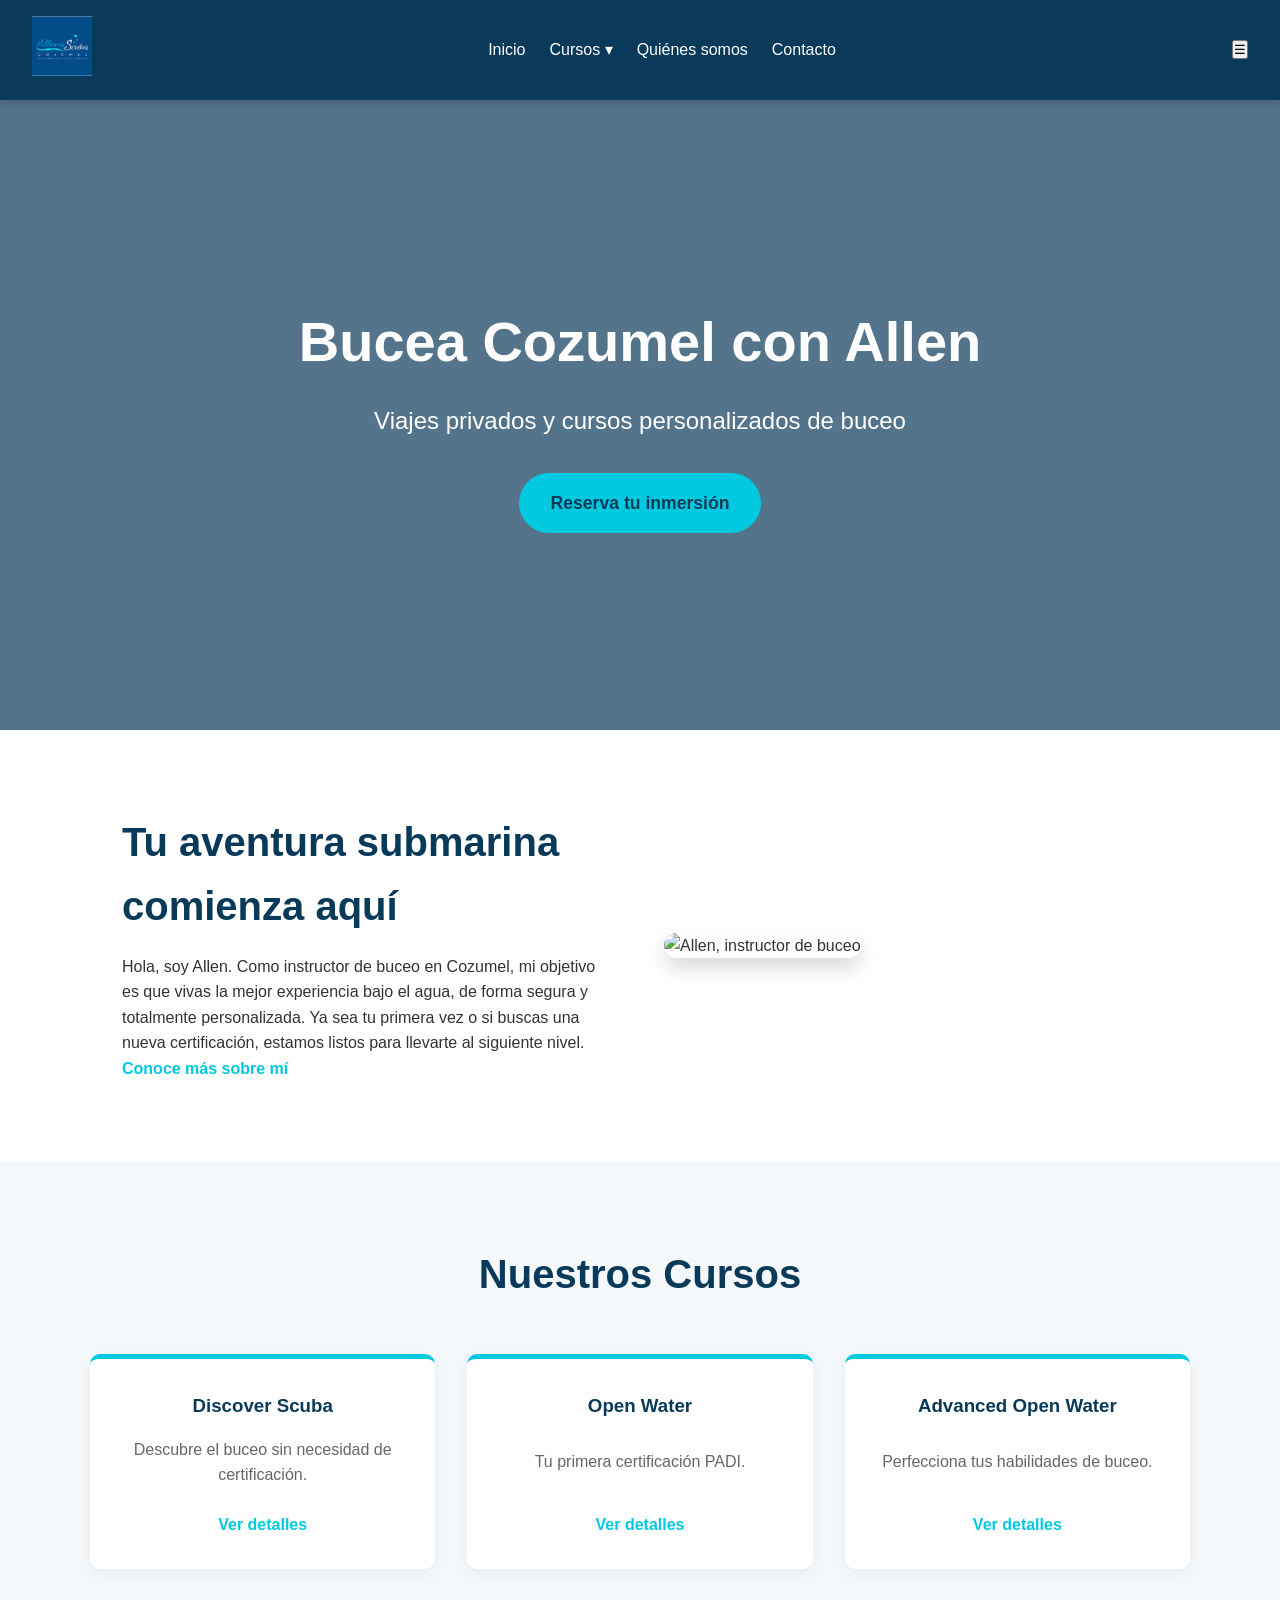
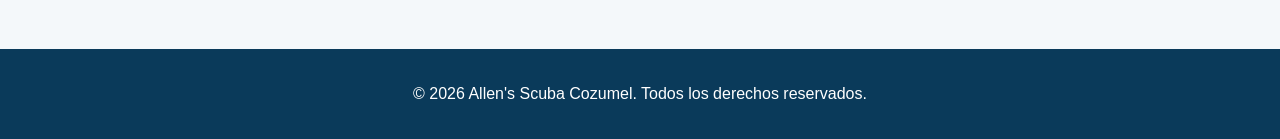
==== index.html @ 6105ae5f "Primera version del sitio web para Allen's Scuba Cozumel" ====
<!DOCTYPE html>
<html lang="es">
<head>
  <meta charset="UTF-8">
  <meta name="viewport" content="width=device-width, initial-scale=1.0">
  <title>Allen's Scuba Cozumel | Buceo Personalizado</title>
  <meta name="description" content="Cursos de buceo PADI y viajes privados en Cozumel con Allen's Scuba Cozumel.">
  <link rel="stylesheet" href="css/styles.css">
</head>
<body>

  <!-- NAVBAR -->
  <header class="navbar">
    <a href="index.html" class="logo">
      <img src="img/logo.png" alt="Allen's Scuba Cozumel" style="height: 60px;">
    </a>
    <nav>
      <ul class="nav-menu">
        <li><a href="index.html">Inicio</a></li>
        <li class="dropdown">
          <a href="#">Cursos ▾</a>
          <ul class="dropdown-menu">
            <li><a href="cursos/discover-scuba.html">Discover Scuba</a></li>
            <li><a href="cursos/open-water.html">Open Water Certification</a></li>
            <li><a href="cursos/advanced-open-water.html">Advanced Open Water</a></li>
            <li><a href="cursos/nitrox.html">Nitrox Certification</a></li>
            <li><a href="cursos/refresher.html">Refresher</a></li>
          </ul>
        </li>
        <li><a href="quienes-somos.html">Quiénes somos</a></li>
        <li><a href="contacto.html">Contacto</a></li>
      </ul>
    </nav>
    <button class="menu-toggle" aria-label="Menú">☰</button>
  </header>

  <!-- HERO -->
  <section class="hero" style="background-image: url('img/hero-bg.jpg');">
    <div class="hero-overlay">
      <h1>Bucea Cozumel con Allen</h1>
      <p>Viajes privados y cursos personalizados de buceo</p>
      <a href="contacto.html" class="btn">Reserva tu inmersión</a>
    </div>
  </section>

  <!-- BIENVENIDA (Usando la foto de Allen) -->
  <section class="bienvenida">
    <div class="bienvenida-texto">
      <h2>Tu aventura submarina comienza aquí</h2>
      <p>Hola, soy Allen. Como instructor de buceo en Cozumel, mi objetivo es que vivas la mejor experiencia bajo el agua, de forma segura y totalmente personalizada. Ya sea tu primera vez o si buscas una nueva certificación, estamos listos para llevarte al siguiente nivel.</p>
      <a href="quienes-somos.html" class="btn-small">Conoce más sobre mí</a>
    </div>
    <div class="bienvenida-imagen">
      <img src="img/allen.jpg" alt="Allen, instructor de buceo">
    </div>
  </section>

  <!-- CURSOS (Resumen en la página principal) -->
  <section class="cursos-resumen">
    <h2>Nuestros Cursos</h2>
    <div class="grid-cursos">
      <div class="curso-card">
        <h3>Discover Scuba</h3>
        <p>Descubre el buceo sin necesidad de certificación.</p>
        <a href="cursos/discover-scuba.html" class="btn-small">Ver detalles</a>
      </div>
      <div class="curso-card">
        <h3>Open Water</h3>
        <p>Tu primera certificación PADI.</p>
        <a href="cursos/open-water.html" class="btn-small">Ver detalles</a>
      </div>
      <div class="curso-card">
        <h3>Advanced Open Water</h3>
        <p>Perfecciona tus habilidades de buceo.</p>
        <a href="cursos/advanced-open-water.html" class="btn-small">Ver detalles</a>
      </div>
      <!-- Puedes agregar las tarjetas de Nitrox y Refresher aquí -->
    </div>
  </section>

  <footer>
    <p>© 2026 Allen's Scuba Cozumel. Todos los derechos reservados.</p>
  </footer>

  <script src="js/main.js"></script>
</body>
</html>
---- css/styles.css ----
/* Variables de color basadas en el logo */
:root {
  --azul-oscuro: #0A3A5A; /* Azul de fondo del logo */
  --azul-claro: #00C9E0;  /* Celeste de las letras y burbujas */
  --blanco: #FFFFFF;
  --gris-fondo: #f4f8fa;
}

* { margin: 0; padding: 0; box-sizing: border-box; }
body { font-family: 'Segoe UI', Tahoma, Geneva, Verdana, sans-serif; color: #333; line-height: 1.6; }

/* NAVBAR */
.navbar {
  display: flex; align-items: center; justify-content: space-between;
  padding: 1rem 2rem; background: var(--azul-oscuro); color: var(--blanco);
  position: sticky; top: 0; z-index: 100; box-shadow: 0 2px 10px rgba(0,0,0,0.2);
}
.navbar a { color: var(--blanco); text-decoration: none; font-weight: 500; }
.nav-menu { display: flex; gap: 1.5rem; list-style: none; align-items: center; }
.nav-menu li { position: relative; }

.dropdown-menu {
  display: none; position: absolute; top: 100%; left: 0;
  background: var(--azul-oscuro); list-style: none; min-width: 250px; 
  padding: .5rem 0; border-radius: 0 0 8px 8px; box-shadow: 0 4px 6px rgba(0,0,0,0.1);
}
.dropdown:hover .dropdown-menu { display: block; }
.dropdown-menu li a { display: block; padding: .7rem 1.2rem; transition: background 0.2s; }
.dropdown-menu li a:hover { background: var(--azul-claro); color: var(--azul-oscuro); }

/* HERO */
.hero {
  min-height: 70vh; display: flex; align-items: center; justify-content: center;
  background-size: cover; background-position: center; position: relative; text-align: center;
}
/* Efecto oscuro sobre la foto de fondo para que el texto resalte */
.hero::before {
  content: ''; position: absolute; top: 0; left: 0; right: 0; bottom: 0;
  background: rgba(10, 58, 90, 0.7); 
}
.hero-overlay { position: relative; z-index: 1; color: var(--blanco); padding: 2rem; }
.hero h1 { font-size: 3.5rem; margin-bottom: 1rem; color: var(--blanco); }
.hero p { font-size: 1.5rem; margin-bottom: 2rem; }

/* BOTONES */
.btn {
  display: inline-block; background: var(--azul-claro); color: var(--azul-oscuro);
  padding: 1rem 2rem; border-radius: 50px; text-decoration: none;
  font-weight: bold; font-size: 1.1rem; transition: transform 0.2s;
}
.btn:hover { transform: scale(1.05); background: #00b0c4; }
.btn-small { color: var(--azul-claro); font-weight: bold; text-decoration: none; }

/* SECCIÓN BIENVENIDA */
.bienvenida {
  display: flex; align-items: center; gap: 3rem; padding: 5rem 2rem;
  max-width: 1100px; margin: auto;
}
.bienvenida-texto { flex: 1; }
.bienvenida-texto h2 { color: var(--azul-oscuro); font-size: 2.5rem; margin-bottom: 1rem; }
.bienvenida-imagen { flex: 1; }
.bienvenida-imagen img {
  width: 100%; border-radius: 15px; box-shadow: 0 10px 20px rgba(0,0,0,0.15);
}

/* SECCIÓN CURSOS (Tarjetas) */
.cursos-resumen { background: var(--gris-fondo); padding: 5rem 2rem; text-align: center; }
.cursos-resumen h2 { color: var(--azul-oscuro); font-size: 2.5rem; margin-bottom: 3rem; }
.grid-cursos {
  display: grid; grid-template-columns: repeat(auto-fit, minmax(300px, 1fr));
  gap: 2rem; max-width: 1100px; margin: auto;
}
.curso-card {
  background: var(--blanco); padding: 2rem; border-radius: 10px;
  box-shadow: 0 5px 15px rgba(0,0,0,0.05); border-top: 5px solid var(--azul-claro);
  display: flex; flex-direction: column; justify-content: space-between;
}
.curso-card h3 { color: var(--azul-oscuro); margin-bottom: 1rem; }
.curso-card p { margin-bottom: 1.5rem; color: #666; }

/* FOOTER */
footer { background: var(--azul-oscuro); color: var(--blanco); text-align: center; padding: 2rem; }

/* MÓVIL */
@media (max-width: 768px) {
  .bienvenida { flex-direction: column; text-align: center; }
  .nav-menu { display: none; flex-direction: column; position: absolute; top: 100%; left: 0; right: 0; background: var(--azul-oscuro); padding: 1rem 0;}
  .nav-menu.active { display: flex; }
  .menu-toggle { display: block; background: none; border: none; color: var(--blanco); font-size: 1.5rem; cursor: pointer;}
  .dropdown-menu { position: static; box-shadow: none; }
  .hero h1 { font-size: 2.5rem; }
}

/* ESTILOS PARA PÁGINAS INTERNAS (Quiénes somos y Contacto) */
.pagina-contenido {
  padding: 5rem 2rem;
  max-width: 1100px;
  margin: auto;
  min-height: 60vh; /* Para que el footer no se suba si hay poco texto */
}

.pagina-contenido h1 {
  color: var(--azul-oscuro);
  font-size: 3rem;
  margin-bottom: 1.5rem;
  text-align: center;
}

/* Estilos para las tarjetas de contacto */
.contacto-grid {
  display: grid;
  grid-template-columns: repeat(auto-fit, minmax(280px, 1fr));
  gap: 2rem;
  margin-top: 2rem;
}

.contacto-card {
  background: var(--gris-fondo);
  padding: 2rem;
  border-radius: 10px;
  text-align: center;
  border-top: 5px solid var(--azul-claro);
  box-shadow: 0 5px 15px rgba(0,0,0,0.05);
}

.contacto-card h3 {
  color: var(--azul-oscuro);
  margin-bottom: 1rem;
  font-size: 1.5rem;
}

.contacto-card p {
  margin-bottom: 0.8rem;
  color: #555;
}

/* ESTILOS ESPECÍFICOS PARA PÁGINAS DE CURSOS */
.curso-detalle {
  max-width: 800px; /* Hace que el texto sea más fácil de leer */
}

.curso-img {
  width: 100%;
  max-height: 400px;
  object-fit: cover;
  border-radius: 10px;
  margin-bottom: 2rem;
  box-shadow: 0 5px 15px rgba(0,0,0,0.1);
}

.curso-detalle .intro {
  font-size: 1.2rem;
  font-weight: 500;
  color: var(--azul-oscuro);
  margin-bottom: 2rem;
}

.curso-detalle h3 {
  color: var(--azul-oscuro);
  margin-top: 2rem;
  margin-bottom: 1rem;
  font-size: 1.6rem;
}

.curso-detalle ul {
  margin-bottom: 1.5rem;
  padding-left: 1.5rem;
}

.curso-detalle li {
  margin-bottom: 0.5rem;
}

.aviso-box {
  background: var(--gris-fondo);
  padding: 1.5rem;
  border-left: 5px solid var(--azul-claro);
  border-radius: 5px;
  margin: 2rem 0;
}

.curso-detalle .btn {
  margin-top: 1rem;
  margin-bottom: 2rem;
}
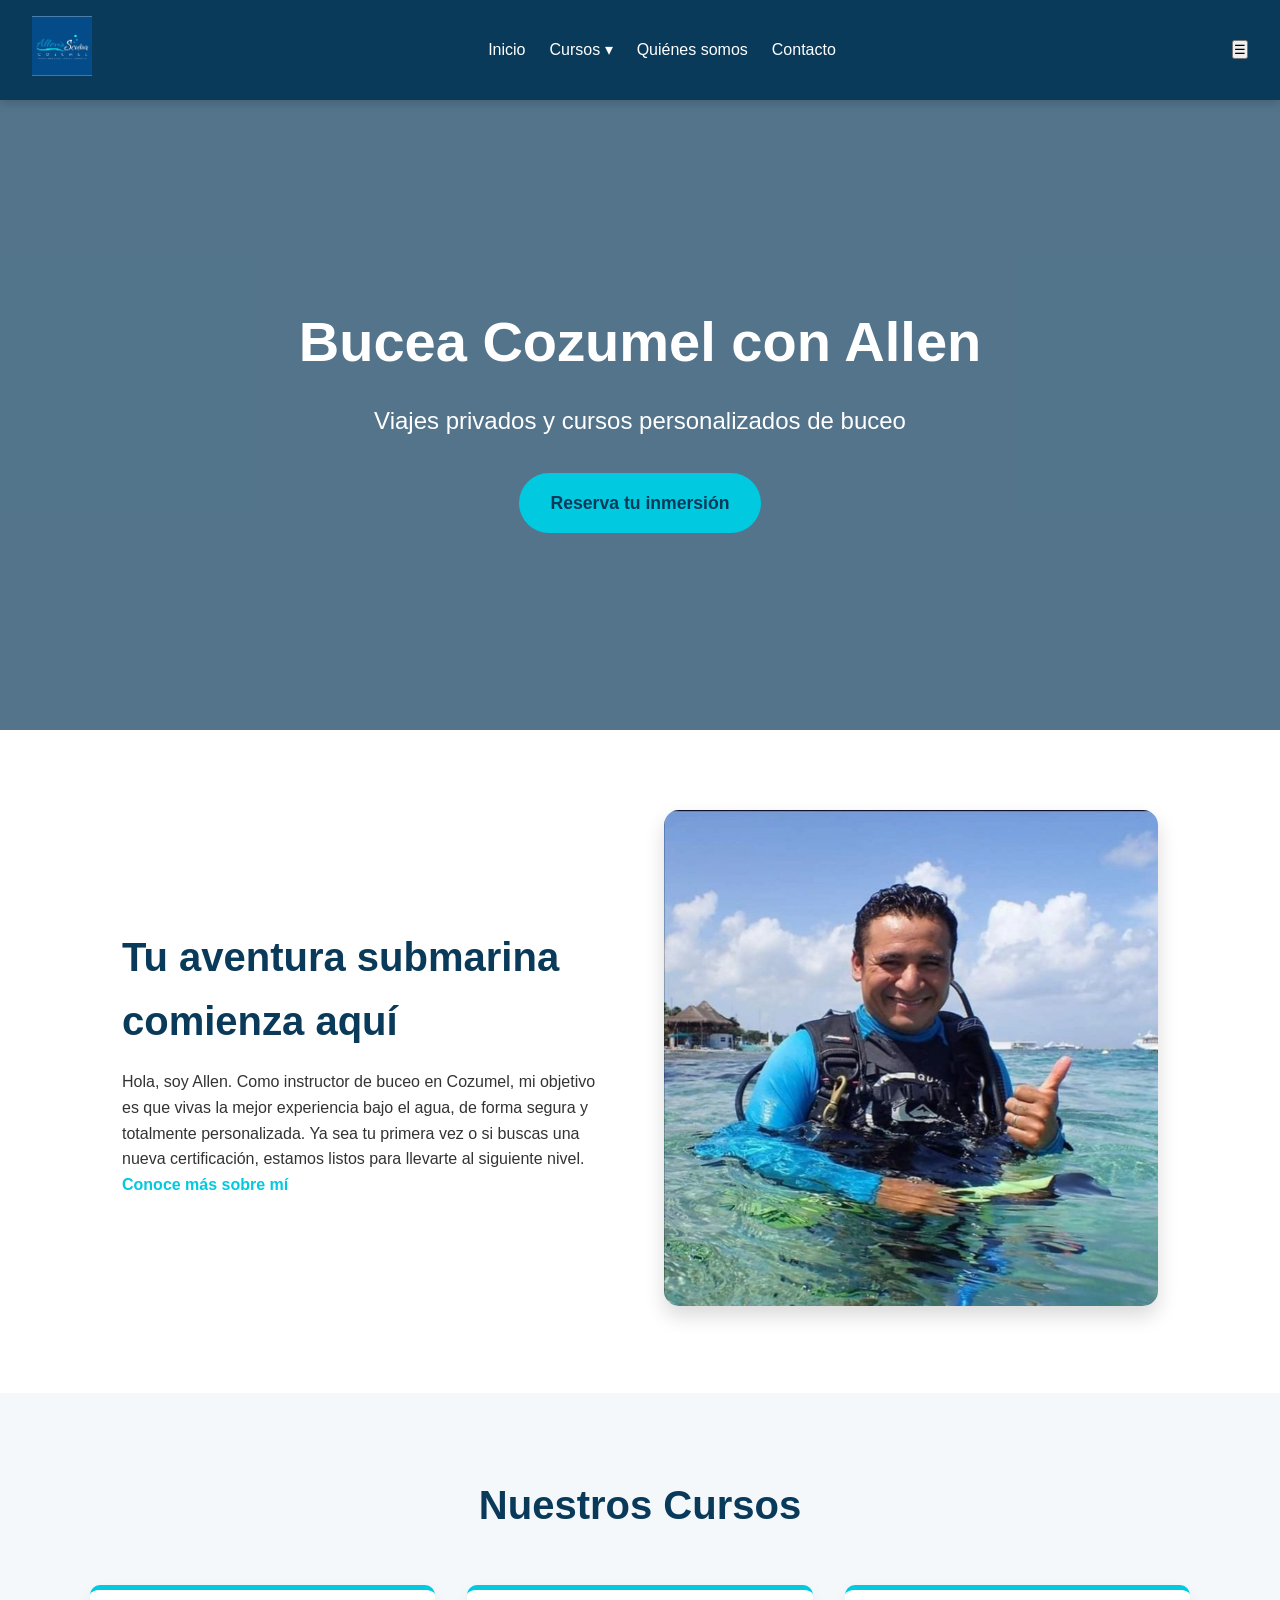
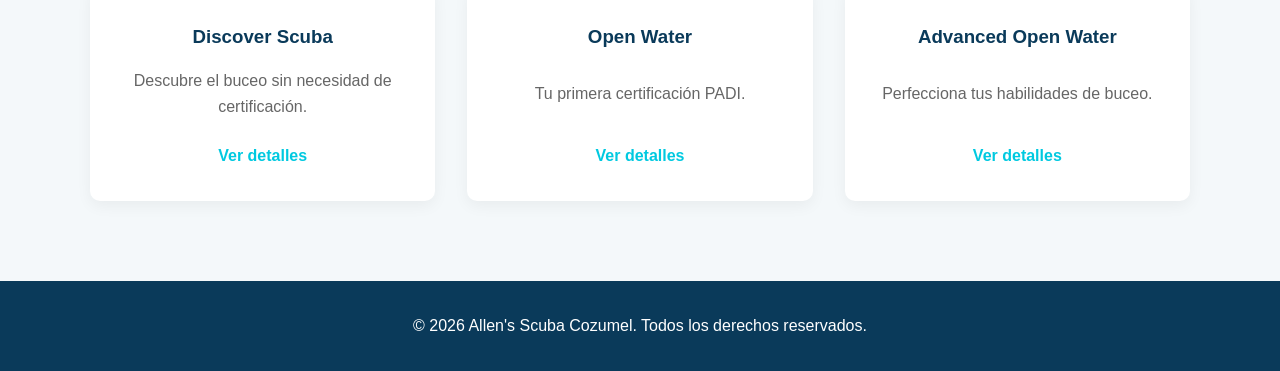
==== commit 0af9f693: "Sitio completo con fotos y estructura final" ====
--- a/index.html
+++ b/index.html
@@ -51,7 +51,7 @@
       <a href="quienes-somos.html" class="btn-small">Conoce más sobre mí</a>
     </div>
     <div class="bienvenida-imagen">
-      <img src="img/allen.jpg" alt="Allen, instructor de buceo">
+      <img src="img/allen.png" alt="Allen, instructor de buceo">
     </div>
   </section>
 
